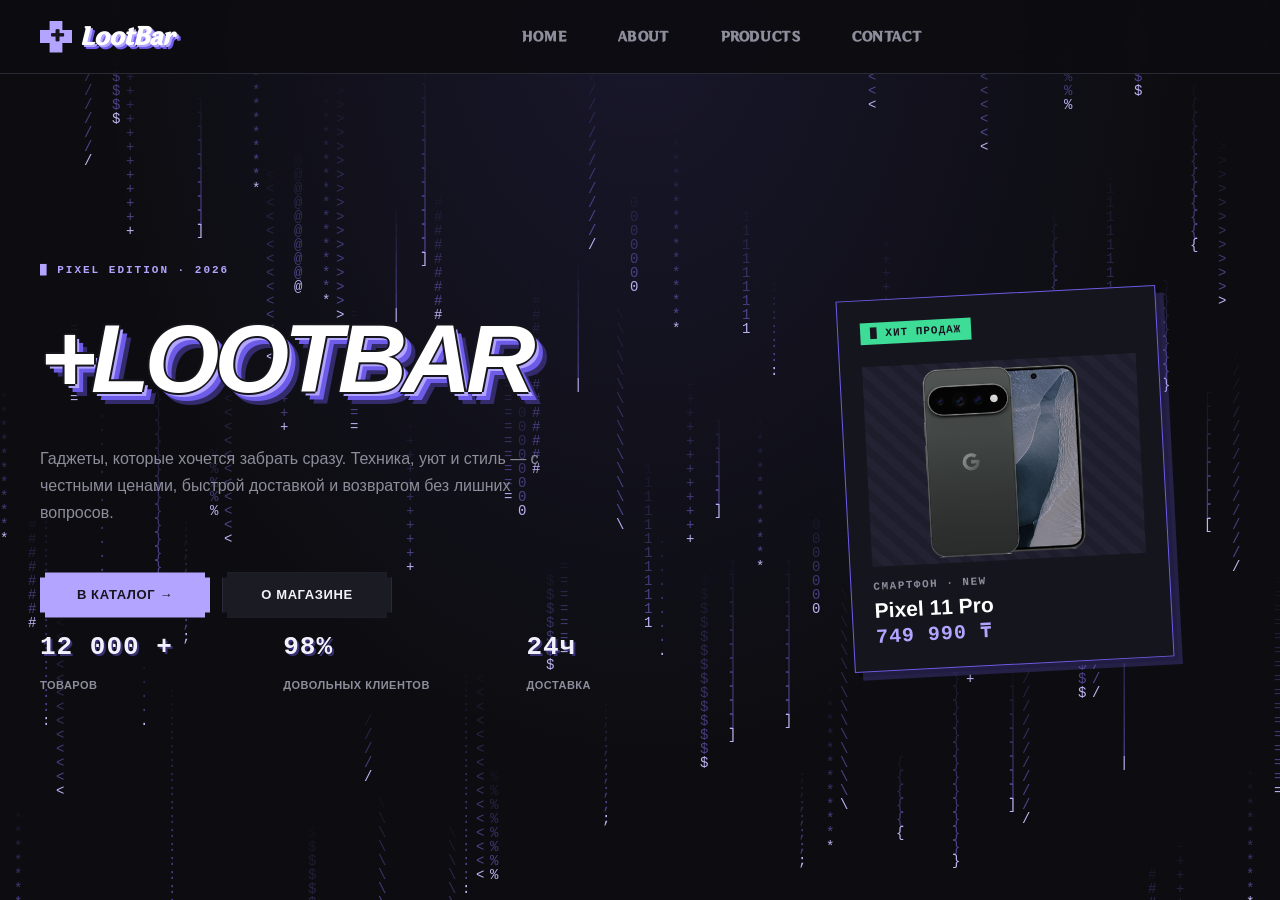
==== index.html @ 47ed6e1e "Add files via upload" ====
<!DOCTYPE html>
<html lang="en">
<head>
    <meta charset="UTF-8">
    <meta name="viewport" content="width=device-width, initial-scale=1.0">
    <title>Shop</title>
    <link rel="stylesheet" href="style.css">
</head>
<body>
<!-- фон -->
<iframe class="bg-frame" src="endgame/ascii-background.html" aria-hidden="true"></iframe>

    <header class="header">
        <a href="" class="logo">LootBar</a>
        <nav class="navbar">
            <a href="#home">Home</a>
            <a href="#about">About</a>
            <a href="#products">Products</a>
            <a href="#contact">Contact</a>
        </nav>
    </header>

        <!-- home -->
    
    <div class="liga" id="home">
        <img src="" alt="">
        <p>PIXEL EDITION · 2026</p>
        <H1>+LOOTBAR</H1>
        <p>Гаджеты, которые хочется забрать сразу. Техника, уют и стиль — с честными ценами, быстрой доставкой и возвратом без лишних вопросов.</p>
        <a href="">В каталог</a>
        <a href="">О магазине</a>
        <h2>12 000 +</h2>
        <h3>Товаров</h3>
        <h2>98%</h2>
        <h3>Довольных клиентов</h3>
        <h2>24ч</h2>
        <h3>Доставка</h3>

        <div class="showcase-card">
            <h4>ХИТ ПРОДАЖ</h4>
            <div class="showcase-visual">
                <img src="assets/183520756.png" alt="Pixel 11 Pro">
            </div>
            <span class="showcase-label">СМАРТФОН · NEW</span>
            <h2>Pixel 11 Pro</h2>
            <h1>749 990 ₸</h1>
        </div>
    </div>
</body>

</html>
---- style.css ----
* {
    margin: 0;
    padding: 0;
    box-sizing: border-box;
    overflow-wrap: anywhere;
    min-width: 0;
}

@font-face {
    font-family: 'HYWenHei-HEW';
    src: url('fonts/hywenhei-hew.eot');
    /* IE 9 Compatibility Mode */
    src: url('fonts/hywenhei-hew.eot?#iefix') format('embedded-opentype'),
        /* IE < 9 */
        url('fonts/hywenhei-hew.woff2') format('woff2'),
        /* Super Modern Browsers */
        url('fonts/hywenhei-hew.woff') format('woff'),
        /* Firefox >= 3.6, any other modern browser */
        url('fonts/hywenhei-hew.ttf') format('truetype'),
        /* Safari, Android, iOS */
        url('fonts/hywenhei-hew.svg#hywenhei-hew') format('svg');
    /* Chrome < 4, Legacy iOS */
}

.header {
    position: sticky;
    top: 0;
    display: flex;
    align-items: center;
    justify-content: space-between;
    padding: 12px 20px;

    background-color: rgba(153, 41, 41, 0.151);
}

header a {
    text-decoration: none;
    color: rgb(98, 28, 28);
    font-family: 'HYWenHei-HEW';
    font-size: 20px;
}
.navbar {
    flex: 1;
    display: flex;
    justify-content: center;  
    gap: 5%;
    text-decoration: none;

}

/* =========================================================
   ЧАСТЬ — дизайн 
   ========================================================= */

@media (max-width: 640px) {
    .header { height: 64px; gap: 12px; }
    .logo { font-size: 19px; }
    .logo::before { width: 26px; height: 26px; font-size: 18px; }
    .navbar { gap: 10px; }
    .navbar a { font-size: 11px; }
}

:root {
    --bg: #0d0d11;
    --line: #2a2a36;
    --text: #f2f2f7;
    --muted: #8d8d9b;
    --accent: #b3a5ff;
    --accent-2: #6c5ce7;
    --green: #3ddc97;
}

.header, .liga { position: relative; z-index: 1; }

/* задний фон с анимацией */
.bg-frame { 
    position: fixed;
    inset: 0; 
    width: 100%; 
    height: 100%; 
    border: 0; 
    pointer-events: none; 
    z-index: 0; }
/* плавная прокрутка */
html { scroll-behavior: smooth; }

/* Наш хедер — стиль из референса */

.header {
    position: sticky;
    top: 0;
    z-index: 50;
    display: flex;
    align-items: center;
    gap: 30px;
    height: 74px;
    padding-inline: max(20px, calc((100% - 1200px) / 2));
    background: rgba(13, 13, 17, .92);
    backdrop-filter: blur(12px);
    border-bottom: 1px solid var(--line);
}

/* плавное изменение цвета ссылок при наведении */

.navbar a:hover {
    color: var(--accent);
}

/* стиль */

.navbar a {
    font-size: 13px;
    font-weight: 650;
    letter-spacing: .3px;
    text-transform: uppercase;
    color: var(--muted);
    transition: color .2s;
}

/* Пиксельный «+» добавляем через CSS*/

.logo {
    flex-shrink: 0;
    display: inline-flex;
    align-items: center;
    font-size: 23px;
    font-style: italic;
    font-weight: 900;
    letter-spacing: -1px;
    color: #fff;
    text-shadow: 2px 2px 0 var(--accent), 4px 4px 0 var(--accent-2);
}
.logo::before {
    content: "+";
    display: grid;
    place-items: center;
    width: 32px;
    height: 32px;
    margin-right: 8px;
    background: var(--accent);
    color: #17141f;
    font-size: 22px;
    font-weight: 900;
    font-style: normal;
    line-height: 1;
    text-shadow: none;
    clip-path: polygon(30% 0, 70% 0, 70% 30%, 100% 30%, 100% 70%, 70% 70%, 70% 100%, 30% 100%, 30% 70%, 0 70%, 0 30%, 30% 30%);
}

/* =========================================================
   HERO — часть под хедером (текст слева, как в референсе)
   ========================================================= */

.liga {
    height: auto;
    /* перекрываем height:100% из части 1 */
        background: transparent;
    /* перекрываем светлый фон из части 1 */
        min-height: calc(100vh - 74px);
    display: grid;
    grid-template-columns: repeat(10, minmax(0, 1fr));
    grid-template-rows: auto auto auto auto auto auto;
    align-content: center;
    justify-items: start;
    /* всё прижато к левому краю */
        column-gap: 16px;
    row-gap: 14px;
    padding: 60px max(20px, calc((100% - 1200px) / 2)) 80px;
    text-align: left;
    font-family: -apple-system, BlinkMacSystemFont, "Segoe UI", Roboto, Arial, sans-serif;
    color: var(--text);
}

/* пиксельная сетка за карточкой — как .pixel-grid в референсе */

.liga::before {
    content: "";
    grid-column: 7 / 11;
    grid-row: 2 / 6;
    align-self: stretch;
    justify-self: stretch;
    z-index: 0;
    opacity: .35;
    background-image:
            linear-gradient(rgba(179,165,255,.12) 1px, transparent 1px),
            linear-gradient(90deg, rgba(179,165,255,.12) 1px, transparent 1px);
    background-size: 16px 16px;
    mask-image: radial-gradient(circle, #000 30%, transparent 70%);
}
.liga > img {
    display: none;
}

/* скрыть только пустой <img src=""> */

/* надпись PIXEL EDITION */

.liga > p:nth-of-type(1) {
    grid-column: 1 / 7;
    /* левые 6 колонок из 10 */
        grid-row: 1;
    font: 700 11px/1.4 "Courier New", monospace;
    letter-spacing: 2px;
    color: var(--accent);
}
.liga > p:nth-of-type(1)::before {
    content: "█ ";
}

/* заголовок */

.liga > h1 {
    grid-column: 1 / 7;
    grid-row: 2;
    font-size: clamp(48px, 9vw, 96px);
    font-style: italic;
    font-weight: 900;
    letter-spacing: -5px;
    line-height: 1;
    color: #fff;
    text-shadow:
            2px 0 0 #16161d, -2px 0 0 #16161d,
            0 2px 0 #16161d, 0 -2px 0 #16161d,
            4px 4px 0 var(--accent), 8px 8px 0 var(--accent-2), 12px 12px 0 #342b6b;
}
.liga > h1:first-of-type {
    margin: 18px 0 22px;
}

/* описание */

.liga > p:nth-of-type(2) {
    grid-column: 1 / 7;
    grid-row: 3;
    max-width: 540px;
    margin-bottom: 30px;
    color: var(--muted);
    font-size: 16px;
    line-height: 1.7;
}

/* кнопки-ссылки */

.liga > a {
    display: inline-flex;
    align-items: center;
    justify-content: center;
    padding: 14px 24px;
    font-size: 13px;
    font-weight: 800;
    letter-spacing: .6px;
    text-transform: uppercase;
    text-decoration: none;
    transition: transform .15s ease, box-shadow .15s ease, background .15s ease;
    clip-path: polygon(0 5px, 5px 5px, 5px 0, calc(100% - 5px) 0, calc(100% - 5px) 5px, 100% 5px, 100% calc(100% - 5px), calc(100% - 5px) calc(100% - 5px), calc(100% - 5px) 100%, 5px 100%, 5px calc(100% - 5px), 0 calc(100% - 5px));
}
.liga > a {
    min-width: 170px;
}
.liga > a:nth-of-type(1) { /* В каталог */
    grid-column: 1 / 7;
    grid-row: 4;
    justify-self: start;
    background: var(--accent);
    color: #17141f;
}
.liga > a:nth-of-type(2) { /* О магазине */
    grid-column: 1 / 7;
    grid-row: 4;
    justify-self: start;
    margin-left: 182px;
    /* 170px + 12px зазор */
        background: #1b1b24;
    color: var(--text);
    box-shadow: inset 0 0 0 1px var(--line);
}
.liga > a:hover {
    transform: translate(-2px, -2px);
    box-shadow: 4px 4px 0 var(--accent-2);
}
.liga > a:nth-of-type(1)::after {
    content: "\00a0→";
}

/* статистика */

.liga > h2 {
    font: 700 26px/1.2 "Courier New", monospace;
    letter-spacing: 1px;
    color: #f2f2ff;
    text-shadow: 2px 2px 0 rgba(108, 92, 231, .45);
}
.liga > h3 {
    font-size: 11px;
    font-weight: 600;
    letter-spacing: .5px;
    text-transform: uppercase;
    color: var(--muted);
}
.liga > h2:nth-of-type(1) {
    grid-column: 1 / 3;
    grid-row: 5;
}
.liga > h3:nth-of-type(1) {
    grid-column: 1 / 3;
    grid-row: 6;
}
.liga > h2:nth-of-type(2) {
    grid-column: 3 / 5;
    grid-row: 5;
}
.liga > h3:nth-of-type(2) {
    grid-column: 3 / 5;
    grid-row: 6;
}
.liga > h2:nth-of-type(3) {
    grid-column: 5 / 7;
    grid-row: 5;
}
.liga > h3:nth-of-type(3) {
    grid-column: 5 / 7;
    grid-row: 6;
}

/* ===== Карточка «Хит продаж» справа, как в референсе ===== */

.showcase-card {
    grid-column: 7 / 11;
    grid-row: 2 / 6;
    align-self: center;
    justify-self: center;
    width: 320px;
    padding: 22px;
    background: #15151e;
    border: 1px solid var(--accent-2);
    box-shadow: 8px 8px 0 rgba(108, 92, 231, .25), 4px 4px 0 #08080b;
    transform: rotate(-3deg);
    /* наклон одной карточкой целиком */
        position: relative;
    z-index: 1;
}
.showcase-card h4 {
    display: inline-block;
    margin: 0 0 8px;
    padding: 5px 10px;
    font: 700 11px "Courier New", monospace;
    letter-spacing: 1px;
    color: #17141f;
    background: var(--green);
}
.showcase-card h4::before {
    content: "█ ";
}
.showcase-label {
    display: block;
    font: 700 11px "Courier New", monospace;
    letter-spacing: 1.5px;
    color: var(--muted);
    margin-bottom: 4px;
}

/* визуал товара — как в референсе */

.showcase-visual {
    display: grid;
    grid-template-rows: 100%;
    /* строка ровно равна высоте блока, иначе фото распирает его */
        place-items: center;
    height: 200px;
    padding: 6px;
    margin: 14px 0;
    background: repeating-linear-gradient(45deg, #1d1d2b 0 8px, #222232 8px 16px);
}
.showcase-visual img {
    display: block;
    max-width: 100%;
    max-height: 100%;
    object-fit: contain;
}

/* название товара */

.showcase-card h2 {
    font: 700 21px/1.3 -apple-system, BlinkMacSystemFont, "Segoe UI", Roboto, Arial, sans-serif;
    letter-spacing: 0;
    color: #fff;
    text-shadow: none;
}

/* цена */

.showcase-card h1 {
    font: 700 20px "Courier New", monospace;
    letter-spacing: 1px;
    color: var(--accent);
    text-shadow: none;
}

/* =========================================================
   АДАПТАЦИЯ ПОД ТЕЛЕФОНЫ
   Правила ниже перекрывают правила выше — первая часть файла
   до комментария «ЧАСТЬ — дизайн» осталась без изменений.
   ========================================================= */

/* планшеты и узкие ноутбуки: карточку и заголовок чуть меньше */
@media (max-width: 900px) {
    .header,
    .liga { padding-inline: 20px; }
    .liga > h1 { font-size: clamp(48px, 8vw, 72px); }
    .showcase-card { width: 280px; }
}

/* телефоны (портрет и ландшафт) */
@media (max-width: 760px) {
    .header {
        height: auto;
        min-height: 64px;
        flex-wrap: wrap;
        gap: 8px 12px;
        padding: 10px 20px;
    }
    .logo { font-size: 19px; }
    .logo::before {
        width: 26px;
        height: 26px;
        margin-right: 6px;
        font-size: 18px;
    }
    .navbar {
        flex: 1 1 100%;
        justify-content: space-between;
        gap: 6px;
    }
    .navbar a {
        padding: 4px 0;
        font-size: 11px;
        letter-spacing: .2px;
    }

    /* 6 колонок: контент на всю ширину, кнопки — по 3, статистика — по 2 */
    .liga {
        grid-template-columns: repeat(6, minmax(0, 1fr));
        grid-template-rows: none;
        grid-auto-rows: auto;
        align-content: start;
        justify-items: stretch;
        column-gap: 10px;
        row-gap: 14px;
        min-height: calc(100vh - 84px);
        min-height: calc(100dvh - 84px);
        padding: 28px 20px 44px;
    }
    .liga::before { display: none; }
    .liga > img { display: none; }

    .liga > p:nth-of-type(1) {
        grid-column: 1 / -1;
        grid-row: 1;
    }
    .liga > h1 {
        grid-column: 1 / -1;
        grid-row: 2;
        margin: 0;
        font-size: clamp(40px, 11vw, 60px);
        letter-spacing: -2px;
        text-shadow:
            2px 0 0 #16161d, -2px 0 0 #16161d,
            0 2px 0 #16161d, 0 -2px 0 #16161d,
            3px 3px 0 var(--accent), 6px 6px 0 var(--accent-2);
    }
    /* у базового правила выше specificity: :first-of-type */
    .liga > h1:first-of-type { margin: 0; }
    .liga > p:nth-of-type(2) {
        grid-column: 1 / -1;
        grid-row: 3;
        max-width: none;
        margin: 0;
        font-size: 14px;
        line-height: 1.6;
    }
    .liga > a {
        min-width: 0;
        width: 100%;
        padding: 12px 10px;
        font-size: 11px;
        letter-spacing: .3px;
    }
    .liga > a:nth-of-type(1) {
        grid-column: 1 / 4;
        grid-row: 4;
        justify-self: stretch;
    }
    .liga > a:nth-of-type(2) {
        grid-column: 4 / 7;
        grid-row: 4;
        justify-self: stretch;
        margin-left: 0;
    }
    .liga > h2 {
        font-size: clamp(16px, 5vw, 22px);
        text-align: center;
    }
    .liga > h3 {
        font-size: 9px;
        text-align: center;
    }

    .showcase-card {
        grid-column: 1 / -1;
        grid-row: 7;
        width: 100%;
        max-width: 320px;
        padding: 18px;
        justify-self: center;
        transform: rotate(-2deg);
    }
    .showcase-visual { height: 190px; }
}

/* самые узкие телефоны */
@media (max-width: 380px) {
    .header {
        padding-inline: 14px;
        gap: 6px 10px;
    }
    .logo { font-size: 17px; }
    .navbar a { font-size: 10px; }
    .liga {
        padding-inline: 14px;
        column-gap: 8px;
        row-gap: 12px;
    }
    .liga > h1 {
        font-size: clamp(34px, 11vw, 44px);
        letter-spacing: -1px;
    }
    .liga > p:nth-of-type(2) { font-size: 13px; }
    .liga > a {
        padding: 11px 6px;
        font-size: 10px;
    }
    .showcase-card {
        max-width: 100%;
        transform: none;
    }
    .showcase-visual { height: 170px; }
}

/* ландшафт: меньше вертикальных отступов, контент выше */
@media (max-height: 500px) and (orientation: landscape) and (max-width: 900px) {
    .liga {
        min-height: auto;
        padding-block: 18px 28px;
    }
    .showcase-card { max-width: 260px; }
    .showcase-visual { height: 130px; }
}
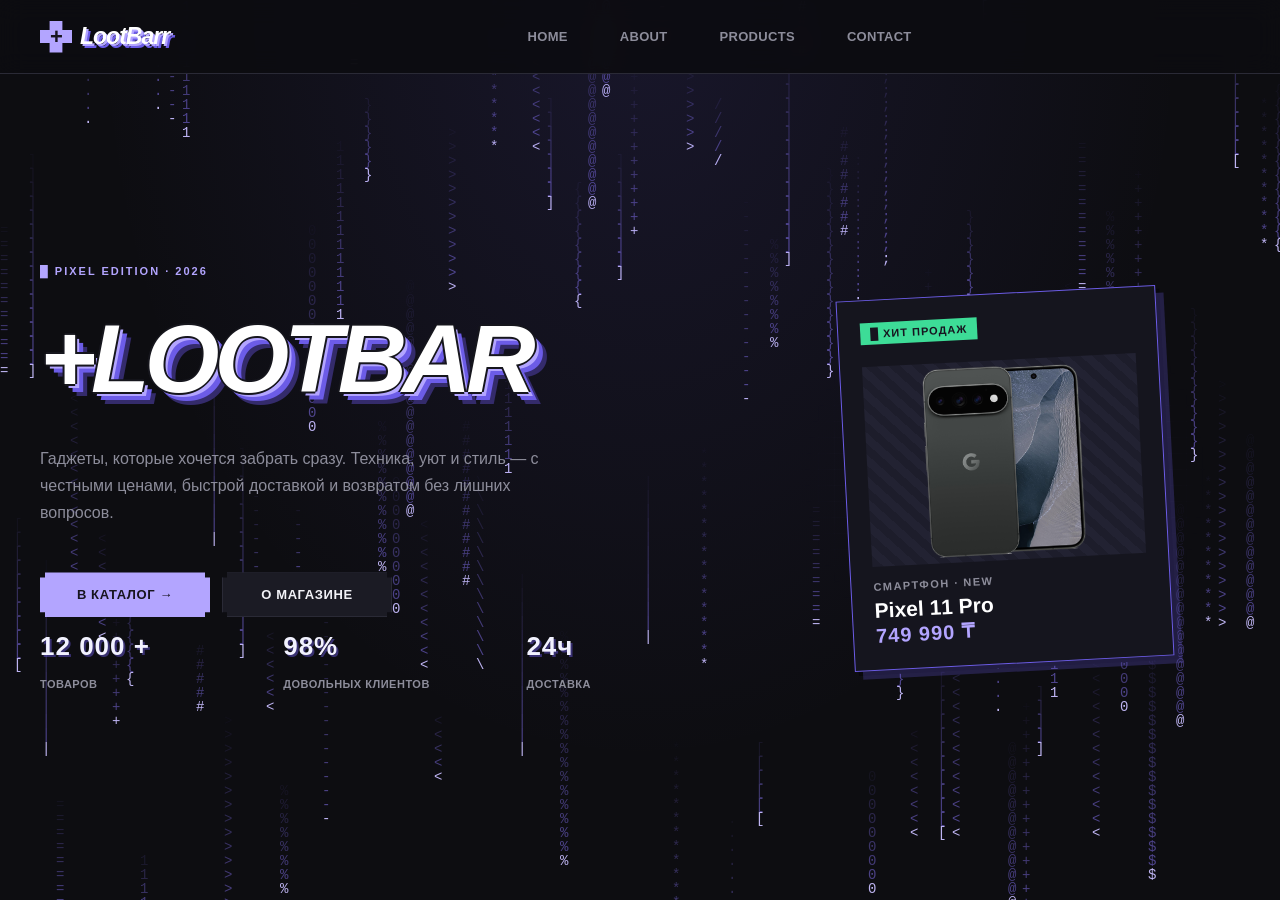
==== commit 0b211112: "Update index.html" ====
--- a/index.html
+++ b/index.html
@@ -11,7 +11,7 @@
 <iframe class="bg-frame" src="endgame/ascii-background.html" aria-hidden="true"></iframe>
 
     <header class="header">
-        <a href="" class="logo">LootBar</a>
+        <a href="" class="logo">LootBarr</a>
         <nav class="navbar">
             <a href="#home">Home</a>
             <a href="#about">About</a>
@@ -48,4 +48,4 @@
     </div>
 </body>
 
-</html>+</html>
--- a/style.css
+++ b/style.css
@@ -4,22 +4,6 @@
     box-sizing: border-box;
     overflow-wrap: anywhere;
     min-width: 0;
-}
-
-@font-face {
-    font-family: 'HYWenHei-HEW';
-    src: url('fonts/hywenhei-hew.eot');
-    /* IE 9 Compatibility Mode */
-    src: url('fonts/hywenhei-hew.eot?#iefix') format('embedded-opentype'),
-        /* IE < 9 */
-        url('fonts/hywenhei-hew.woff2') format('woff2'),
-        /* Super Modern Browsers */
-        url('fonts/hywenhei-hew.woff') format('woff'),
-        /* Firefox >= 3.6, any other modern browser */
-        url('fonts/hywenhei-hew.ttf') format('truetype'),
-        /* Safari, Android, iOS */
-        url('fonts/hywenhei-hew.svg#hywenhei-hew') format('svg');
-    /* Chrome < 4, Legacy iOS */
 }
 
 .header {
@@ -36,7 +20,7 @@
 header a {
     text-decoration: none;
     color: rgb(98, 28, 28);
-    font-family: 'HYWenHei-HEW';
+    font-family: -apple-system, BlinkMacSystemFont, "Segoe UI", Roboto, Arial, sans-serif;
     font-size: 20px;
 }
 .navbar {
@@ -555,3 +539,47 @@
     .showcase-card { max-width: 260px; }
     .showcase-visual { height: 130px; }
 }
+
+/* =========================================================
+   ШРИФТ ИЗ ХИРО — ДЛЯ ВСЕГО САЙТА, ВКЛЮЧАЯ ЛОГОТИП
+   ========================================================= */
+
+/* убираем автоматическое увеличение текста на мобильных */
+html {
+    -webkit-text-size-adjust: 100%;
+    text-size-adjust: 100%;
+}
+
+body {
+    -webkit-font-smoothing: antialiased;
+    -moz-osx-font-smoothing: grayscale;
+}
+
+/* логотип, навигация и акценты — тот же стек, что и в хиро */
+html,
+body,
+header a,
+.logo,
+.navbar a,
+.liga,
+.liga > p:nth-of-type(1),
+.liga > h2,
+.showcase-card h4,
+.showcase-label,
+.showcase-card h2,
+.showcase-card h1 {
+    font-family: -apple-system, BlinkMacSystemFont, "Segoe UI", Roboto, Arial, sans-serif;
+}
+
+/* =========================================================
+   ФОН: жёстко держим iframe полноэкранным на ПК и телефоне
+   ========================================================= */
+.bg-frame {
+    display: block;
+    background: #0d0d11;
+    width: 100%;
+    height: 100%;
+    max-width: 100%;
+    min-width: 100%;
+    min-height: 100%;
+}
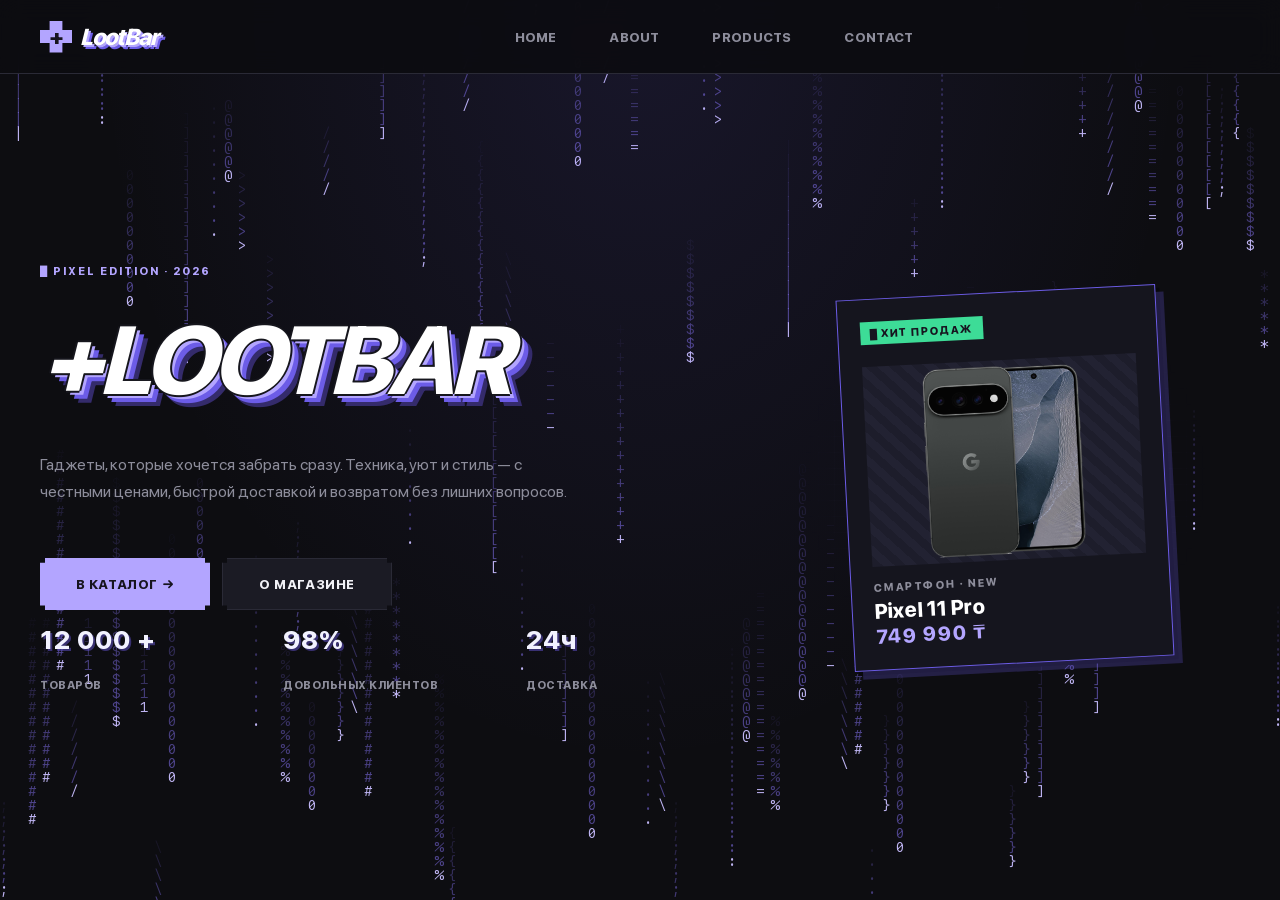
==== commit bb5f7767: "Add files via upload" ====
--- a/index.html
+++ b/index.html
@@ -11,7 +11,7 @@
 <iframe class="bg-frame" src="endgame/ascii-background.html" aria-hidden="true"></iframe>
 
     <header class="header">
-        <a href="" class="logo">LootBarr</a>
+        <a href="" class="logo">LootBar</a>
         <nav class="navbar">
             <a href="#home">Home</a>
             <a href="#about">About</a>
@@ -48,4 +48,4 @@
     </div>
 </body>
 
-</html>
+</html>
--- a/style.css
+++ b/style.css
@@ -541,8 +541,28 @@
 }
 
 /* =========================================================
-   ШРИФТ ИЗ ХИРО — ДЛЯ ВСЕГО САЙТА, ВКЛЮЧАЯ ЛОГОТИП
+   ЕДИНЫЙ ШРИФТ: SF Local
+   один и тот же файл на Windows / Android / macOS
    ========================================================= */
+@font-face {
+    font-family: 'SF Local';
+    src: url('fonts/sf-local-regular.woff2') format('woff2');
+    font-weight: 400;
+    font-display: swap;
+}
+@font-face {
+    font-family: 'SF Local';
+    src: url('fonts/sf-local-bold.woff2') format('woff2');
+    font-weight: 600 900;
+    font-display: swap;
+}
+/* в SFNS нет блока █ — добираем его (и ₸) из SF Mono */
+@font-face {
+    font-family: 'SF Mono Local';
+    src: url('fonts/sf-mono.woff2') format('woff2');
+    font-weight: 400;
+    font-display: swap;
+}
 
 /* убираем автоматическое увеличение текста на мобильных */
 html {
@@ -555,7 +575,7 @@
     -moz-osx-font-smoothing: grayscale;
 }
 
-/* логотип, навигация и акценты — тот же стек, что и в хиро */
+/* один шрифт для всех элементов — системные стеки больше не нужны */
 html,
 body,
 header a,
@@ -568,7 +588,7 @@
 .showcase-label,
 .showcase-card h2,
 .showcase-card h1 {
-    font-family: -apple-system, BlinkMacSystemFont, "Segoe UI", Roboto, Arial, sans-serif;
+    font-family: 'SF Local', 'SF Mono Local', sans-serif;
 }
 
 /* =========================================================
